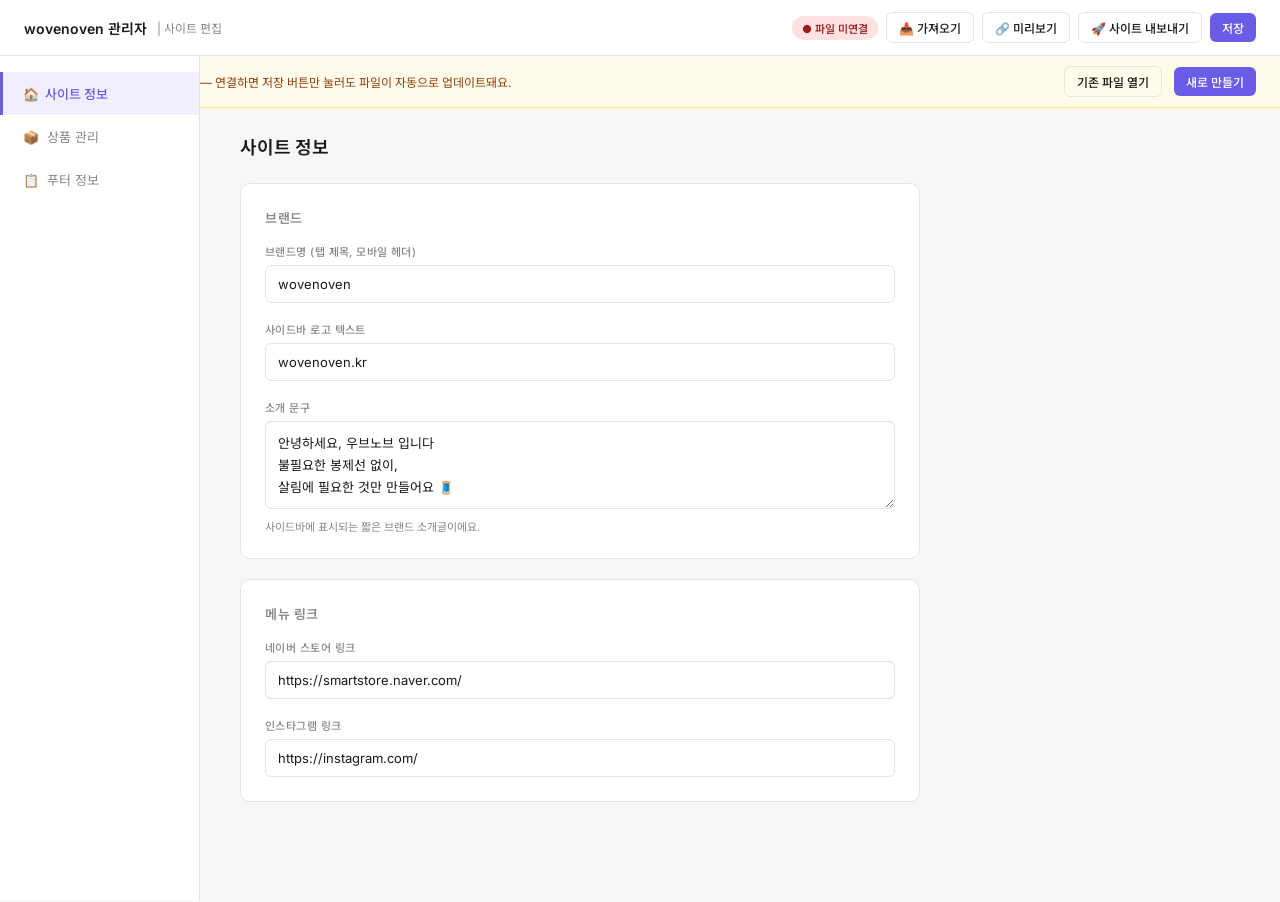
==== admin.html @ c7c761e7 "Add files via upload" ====
<!DOCTYPE html>
<html lang="ko">
<head>
  <meta charset="UTF-8" />
  <meta name="viewport" content="width=device-width, initial-scale=1.0" />
  <title>관리자 — wovenoven</title>
  <link href="https://fonts.googleapis.com/css2?family=Inter:wght@300;400;500;600&family=Noto+Sans+KR:wght@300;400;500&display=swap" rel="stylesheet" />
  <style>
    *, *::before, *::after { box-sizing: border-box; margin: 0; padding: 0; }
    img { display: block; max-width: 100%; }
    a { color: inherit; text-decoration: none; }

    :root {
      --font: 'Inter', 'Noto Sans KR', sans-serif;
      --text: #1a1a1a;
      --muted: #888;
      --border: #e5e5e5;
      --bg: #f7f7f7;
      --white: #fff;
      --accent: #6b5ce7;
      --accent-light: #f0eeff;
      --danger: #ef4444;
      --header-h: 56px;
      --sidebar-w: 200px;
    }

    body { font-family: var(--font); background: var(--bg); color: var(--text); min-height: 100vh; }

    /* ── Header ── */
    .admin-header {
      position: fixed; top: 0; left: 0; right: 0;
      height: var(--header-h);
      background: var(--white);
      border-bottom: 1px solid var(--border);
      display: flex; align-items: center; justify-content: space-between;
      padding: 0 24px; z-index: 100;
    }
    .admin-header-title { font-size: 14px; font-weight: 600; display: flex; align-items: center; gap: 10px; }
    .admin-header-title .sub { font-size: 12px; color: var(--muted); font-weight: 400; }
    .header-actions { display: flex; gap: 8px; align-items: center; }

    /* ── 파일 연결 배너 ── */
    .file-banner {
      position: fixed; top: var(--header-h); left: 0; right: 0;
      background: #fffbeb; border-bottom: 1px solid #fde68a;
      padding: 10px 24px; display: flex; align-items: center; gap: 12px;
      font-size: 12px; color: #92400e; z-index: 90;
    }
    .file-banner.hidden { display: none; }
    .file-banner-text { flex: 1; }
    .file-banner-text strong { font-weight: 600; }

    /* 파일 연결 시 레이아웃 밀기 */
    .layout.has-banner { padding-top: calc(var(--header-h) + 41px); }
    .layout { padding-top: var(--header-h); min-height: 100vh; }

    /* ── 파일 상태 표시 ── */
    .file-status {
      font-size: 11px; padding: 4px 10px; border-radius: 20px;
      display: flex; align-items: center; gap: 5px; font-weight: 500;
    }
    .file-status.connected { background: #dcfce7; color: #166534; }
    .file-status.disconnected { background: #fee2e2; color: #991b1b; }

    /* ── Buttons ── */
    .btn {
      display: inline-flex; align-items: center; gap: 6px;
      padding: 7px 16px; border-radius: 6px;
      font-size: 13px; font-weight: 500; cursor: pointer;
      border: none; font-family: var(--font); transition: all .15s;
    }
    .btn-primary { background: var(--accent); color: white; }
    .btn-primary:hover { background: #5a4dd0; }
    .btn-ghost { background: none; color: var(--text); border: 1px solid var(--border); }
    .btn-ghost:hover { background: var(--bg); }
    .btn-sm { padding: 6px 12px; font-size: 12px; }

    /* ── Layout ── */
    .layout { display: flex; padding-top: var(--header-h); min-height: 100vh; }

    /* ── Sidebar ── */
    .admin-sidebar {
      width: var(--sidebar-w); position: fixed;
      top: var(--header-h); left: 0; bottom: 0;
      background: var(--white); border-right: 1px solid var(--border);
      padding: 16px 0; z-index: 90;
    }
    .nav-item {
      display: flex; align-items: center; gap: 10px;
      padding: 12px 20px; font-size: 13px; cursor: pointer;
      color: var(--muted); transition: all .15s;
      border-left: 3px solid transparent; user-select: none;
    }
    .nav-item:hover { color: var(--text); background: var(--bg); }
    .nav-item.active { color: var(--accent); border-left-color: var(--accent); background: var(--accent-light); font-weight: 500; }

    /* ── Main content ── */
    .admin-main { margin-left: var(--sidebar-w); flex: 1; padding: 36px 40px 80px; max-width: 760px; }

    /* ── Sections ── */
    .section { display: none; }
    .section.active { display: block; }
    .section-title { font-size: 18px; font-weight: 600; margin-bottom: 24px; }

    /* ── Cards ── */
    .form-card {
      background: var(--white); border: 1px solid var(--border);
      border-radius: 10px; padding: 24px; margin-bottom: 20px;
    }
    .form-card-title { font-size: 13px; font-weight: 600; color: var(--muted); text-transform: uppercase; letter-spacing: .04em; margin-bottom: 16px; }

    /* ── Form ── */
    .form-group { margin-bottom: 18px; }
    .form-group:last-child { margin-bottom: 0; }
    .form-label { display: block; font-size: 11px; font-weight: 500; color: var(--muted); margin-bottom: 6px; text-transform: uppercase; letter-spacing: .04em; }
    .form-input, .form-textarea {
      width: 100%; padding: 10px 12px;
      border: 1px solid var(--border); border-radius: 6px;
      font-size: 13px; font-family: var(--font); color: var(--text);
      background: var(--white); transition: border-color .15s;
    }
    .form-input:focus, .form-textarea:focus { outline: none; border-color: var(--accent); }
    .form-textarea { resize: vertical; min-height: 76px; line-height: 1.7; }
    .form-hint { font-size: 11px; color: var(--muted); margin-top: 5px; }
    .form-row { display: grid; grid-template-columns: 1fr 1fr; gap: 14px; }

    /* ── Product list ── */
    .product-list {
      background: var(--white); border: 1px solid var(--border);
      border-radius: 10px; overflow: hidden; margin-bottom: 12px;
    }
    .product-row {
      display: flex; align-items: center; gap: 14px;
      padding: 12px 16px; border-bottom: 1px solid var(--border);
      transition: background .1s;
    }
    .product-row:last-child { border-bottom: none; }
    .product-row:hover { background: #fafafa; }
    .product-thumb {
      width: 50px; height: 50px; border-radius: 6px; flex-shrink: 0;
      object-fit: cover; border: 1px solid var(--border); background: var(--bg);
    }
    .product-thumb-empty {
      width: 50px; height: 50px; border-radius: 6px; flex-shrink: 0;
      border: 1px solid var(--border); background: var(--bg);
      display: flex; align-items: center; justify-content: center; font-size: 20px;
    }
    .product-info { flex: 1; min-width: 0; }
    .product-info-name { font-size: 13px; font-weight: 500; white-space: nowrap; overflow: hidden; text-overflow: ellipsis; }
    .product-info-size { font-size: 11px; color: var(--muted); margin-top: 2px; }
    .product-actions { display: flex; gap: 6px; flex-shrink: 0; }
    .badge-co { display: inline-block; font-size: 10px; background: var(--accent-light); color: var(--accent); padding: 1px 7px; border-radius: 20px; margin-left: 5px; }
    .empty-state { padding: 48px 24px; text-align: center; color: var(--muted); font-size: 13px; line-height: 2; }

    /* ── Product edit panel ── */
    .product-form-panel {
      display: none; background: var(--white);
      border: 2px solid var(--accent); border-radius: 10px;
      padding: 24px; margin-bottom: 12px;
    }
    .product-form-panel.open { display: block; }
    .product-form-header { display: flex; align-items: center; justify-content: space-between; margin-bottom: 20px; }
    .product-form-header h3 { font-size: 15px; font-weight: 600; }

    /* ── Image upload ── */
    .img-upload-wrap { display: flex; align-items: flex-start; gap: 16px; }
    .img-preview {
      width: 88px; height: 88px; border-radius: 8px; flex-shrink: 0;
      border: 1px solid var(--border); background: var(--bg);
      display: flex; align-items: center; justify-content: center;
      font-size: 24px; overflow: hidden;
    }
    .img-preview img { width: 100%; height: 100%; object-fit: cover; }
    .img-upload-info { display: flex; flex-direction: column; gap: 8px; padding-top: 4px; }
    .img-upload-btn {
      display: inline-flex; align-items: center; gap: 6px;
      padding: 8px 14px; border: 1px dashed var(--border); border-radius: 6px;
      font-size: 12px; cursor: pointer; background: var(--bg); color: var(--muted);
      transition: all .15s; font-family: var(--font);
    }
    .img-upload-btn:hover { border-color: var(--accent); color: var(--accent); background: var(--accent-light); }
    input[type="file"] { display: none; }

    /* ── Checkbox ── */
    .check-wrap { display: flex; align-items: center; gap: 8px; cursor: pointer; }
    .check-wrap input[type="checkbox"] { width: 15px; height: 15px; accent-color: var(--accent); cursor: pointer; }
    .check-label { font-size: 13px; }

    /* ── Toast ── */
    .toast {
      position: fixed; bottom: 24px; right: 24px;
      background: #1a1a1a; color: white;
      padding: 10px 18px; border-radius: 8px; font-size: 13px;
      opacity: 0; transform: translateY(8px);
      transition: all .25s; z-index: 999; pointer-events: none;
    }
    .toast.show { opacity: 1; transform: translateY(0); }

    /* ── Excel hint ── */
    .excel-hint {
      background: var(--accent-light); border: 1px solid #d4cef7;
      border-radius: 8px; padding: 12px 16px;
      font-size: 12px; color: #5a4dd0; line-height: 1.7; margin-bottom: 14px;
    }

    /* ── Grid settings bar ── */
    .grid-settings-bar {
      display: flex; align-items: center; gap: 16px; flex-wrap: wrap;
      padding: 10px 14px; background: #fafafa;
      border: 1px solid var(--border); border-radius: 8px; margin-bottom: 14px;
    }
    .grid-setting-group { display: flex; align-items: center; gap: 8px; }
    .grid-setting-label { font-size: 12px; font-weight: 500; white-space: nowrap; }
    .col-btns { display: flex; gap: 4px; }
    .col-btn {
      padding: 3px 11px; border: 1px solid var(--border); border-radius: 4px;
      background: var(--white); font-size: 11px; font-family: var(--font);
      cursor: pointer; color: var(--muted); transition: all .15s;
    }
    .col-btn:hover { border-color: var(--accent); color: var(--accent); }
    .col-btn.active { background: var(--accent); border-color: var(--accent); color: #fff; font-weight: 500; }
    /* ── Admin product grid ── */
    .admin-grid-wrap {
      border: 1px solid var(--border); border-radius: 10px;
      padding: 16px; background: #fafafa; min-height: 140px; margin-bottom: 12px;
    }
    .admin-grid {
      display: grid;
      grid-template-columns: repeat(3, 1fr);
      gap: 12px;
    }
    .admin-card {
      background: var(--white); border: 1.5px solid var(--border);
      border-radius: 8px; overflow: hidden;
      cursor: grab; position: relative; transition: box-shadow .2s, opacity .2s;
      user-select: none;
    }
    .admin-card:active { cursor: grabbing; }
    .admin-card.dragging { opacity: .35; box-shadow: none; }
    .admin-card.drag-over { border-color: var(--accent); box-shadow: 0 0 0 2px rgba(107,92,231,.25); }
    .admin-card-img-wrap {
      position: relative; width: 100%; aspect-ratio: 1/1;
      background: #efefef; overflow: hidden;
    }
    .admin-card-img-wrap img { width: 100%; height: 100%; object-fit: cover; }
    .admin-card-img-empty {
      width: 100%; height: 100%;
      display: flex; align-items: center; justify-content: center;
      color: #ccc; font-size: 32px;
    }
    .admin-card-actions {
      position: absolute; inset: 0;
      background: rgba(0,0,0,.45);
      display: flex; align-items: center; justify-content: center; gap: 7px;
      opacity: 0; transition: opacity .2s;
    }
    .admin-card:hover .admin-card-actions { opacity: 1; }
    .admin-card-actions button {
      padding: 5px 13px; border-radius: 5px; border: none;
      font-size: 11px; cursor: pointer; font-family: var(--font); font-weight: 500;
    }
    .btn-edit-card { background: #fff; color: var(--text); }
    .btn-del-card  { background: #e74c3c; color: #fff; }
    .admin-card-drag-handle {
      position: absolute; top: 5px; right: 5px;
      background: rgba(0,0,0,.28); color: #fff;
      border-radius: 4px; padding: 2px 5px; font-size: 13px;
      opacity: 0; transition: opacity .2s; line-height: 1; cursor: grab;
    }
    .admin-card:hover .admin-card-drag-handle { opacity: 1; }
    .admin-card-info { padding: 8px 10px 10px; }
    .admin-card-name { font-size: 12px; font-weight: 400; line-height: 1.4; }
    .admin-card-sub  { font-size: 10px; color: var(--muted); margin-top: 1px; }
    .admin-card-badge {
      display: inline-block; font-size: 9px; background: var(--accent); color: #fff;
      padding: 1px 7px; border-radius: 10px; margin-top: 4px;
    }
    /* ── Card edit modal ── */
    .card-edit-overlay {
      display: none; position: fixed; inset: 0;
      background: rgba(0,0,0,.35); z-index: 400;
    }
    .card-edit-overlay.show { display: block; }
    .card-edit-modal {
      display: none; position: fixed;
      top: 50%; left: 50%; transform: translate(-50%,-50%);
      background: var(--white); border-radius: 12px; padding: 24px;
      width: 440px; max-width: 92vw; z-index: 401;
      box-shadow: 0 20px 60px rgba(0,0,0,.15);
    }
    .card-edit-modal.show { display: block; }
    .card-edit-modal h3 { font-size: 15px; font-weight: 600; margin-bottom: 16px; }
    .table-footer { display: flex; gap: 8px; margin-top: 4px; align-items: center; }

    /* ── Paste Modal ── */
    .paste-overlay {
      display: none; position: fixed; inset: 0;
      background: rgba(0,0,0,.35); z-index: 300;
    }
    .paste-overlay.show { display: block; }
    .paste-modal {
      display: none; position: fixed;
      top: 50%; left: 50%; transform: translate(-50%,-50%);
      background: var(--white); border-radius: 12px; padding: 24px;
      width: 700px; max-width: 95vw; z-index: 301;
      box-shadow: 0 20px 60px rgba(0,0,0,.15);
    }
    .paste-modal.show { display: block; }
    .paste-modal h3 { font-size: 15px; font-weight: 600; margin-bottom: 6px; }
    .paste-col-guide {
      display: flex; gap: 0; margin-bottom: 0;
      border: 1px solid #c6c6c6; border-bottom: none; border-radius: 4px 4px 0 0; overflow: hidden;
    }
    .paste-col-guide span {
      flex: 1; padding: 4px 8px; background: #217346; color: #fff;
      font-size: 11px; font-weight: 500; border-right: 1px solid #1a5c38; white-space: nowrap;
    }
    .paste-col-guide span:last-child { border-right: none; }
    .paste-textarea {
      width: 100%; border: 1px solid #c6c6c6; border-radius: 0 0 4px 4px;
      padding: 10px 12px; font-family: monospace; font-size: 11px;
      resize: vertical; min-height: 90px; display: block;
    }
    .paste-textarea:focus { outline: none; border-color: var(--accent); }
    .paste-multi-hint { font-size: 11px; color: var(--muted); margin-top: 8px; }
    .paste-mode-btns {
      display: flex; gap: 8px; justify-content: flex-end; margin-top: 12px; align-items: center;
    }
    .paste-btn-add { color: var(--accent) !important; border-color: var(--accent) !important; }
    /* 미리보기 테이블 */
    .paste-preview-header { display: flex; align-items: center; gap: 10px; margin-bottom: 8px; }
    .paste-preview-count {
      font-size: 12px; color: var(--white); background: var(--accent);
      padding: 2px 10px; border-radius: 20px;
    }
    .paste-preview-wrap {
      overflow: auto; max-height: 280px;
      border: 1px solid #c6c6c6; border-radius: 3px;
    }
    .paste-preview-table { width: 100%; border-collapse: collapse; font-size: 11px; white-space: nowrap; }
    .paste-preview-table th {
      background: #217346; color: #fff; padding: 5px 10px;
      border: 1px solid #1a5c38; font-weight: 500; text-align: left; position: sticky; top: 0;
    }
    .paste-preview-table td {
      padding: 4px 10px; border: 1px solid #d4d4d4;
      max-width: 220px; overflow: hidden; text-overflow: ellipsis;
    }
    .paste-preview-table tbody tr:nth-child(odd) td { background: #fff; }
    .paste-preview-table tbody tr:nth-child(even) td { background: #f2f2f2; }
    .paste-preview-table tbody tr:hover td { background: #dce9ff; }
    .paste-preview-table td.url-cell { color: #1155cc; }
  </style>
</head>
<body>

<!-- ════ HEADER ════ -->
<header class="admin-header">
  <div class="admin-header-title">
    wovenoven 관리자
    <span class="sub">| 사이트 편집</span>
  </div>
  <div class="header-actions">
    <span class="file-status disconnected" id="fileStatus">● 파일 미연결</span>
    <button class="btn btn-ghost btn-sm" onclick="importData()">📥 가져오기</button>
    <a href="index.html" target="_blank" class="btn btn-ghost btn-sm">🔗 미리보기</a>
    <button class="btn btn-ghost btn-sm" onclick="exportSiteData()" title="Netlify 업로드용 data.json 저장">🚀 사이트 내보내기</button>
    <button class="btn btn-primary btn-sm" onclick="saveAll()">저장</button>
  </div>
</header>

<!-- 파일 미연결 안내 배너 -->
<div class="file-banner" id="fileBanner">
  <div class="file-banner-text">
    <strong>📂 projectw 파일을 연결해주세요</strong> — 연결하면 저장 버튼만 눌러도 파일이 자동으로 업데이트돼요.
  </div>
  <button class="btn btn-ghost btn-sm" onclick="openExistingFile()">기존 파일 열기</button>
  <button class="btn btn-primary btn-sm" onclick="createNewFile()">새로 만들기</button>
</div>

<input type="file" id="importFileInput" accept="*" style="display:none" onchange="handleImport(event)" />

<!-- ════ LAYOUT ════ -->
<div class="layout has-banner" id="layout">

  <!-- Sidebar -->
  <aside class="admin-sidebar">
    <div class="nav-item active" data-tab="site" onclick="switchTab(this, 'site')">🏠&nbsp; 사이트 정보</div>
    <div class="nav-item" data-tab="products" onclick="switchTab(this, 'products')">📦&nbsp; 상품 관리</div>
    <div class="nav-item" data-tab="footer" onclick="switchTab(this, 'footer')">📋&nbsp; 푸터 정보</div>
  </aside>

  <!-- Main -->
  <main class="admin-main">

    <!-- ── Tab: 사이트 정보 ── -->
    <section class="section active" id="tab-site">
      <h1 class="section-title">사이트 정보</h1>

      <div class="form-card">
        <p class="form-card-title">브랜드</p>
        <div class="form-group">
          <label class="form-label">브랜드명 (탭 제목, 모바일 헤더)</label>
          <input type="text" class="form-input" id="brandName" placeholder="wovenoven" />
        </div>
        <div class="form-group">
          <label class="form-label">사이드바 로고 텍스트</label>
          <input type="text" class="form-input" id="logoText" placeholder="wovenoven.kr" />
        </div>
        <div class="form-group">
          <label class="form-label">소개 문구</label>
          <textarea class="form-textarea" id="tagline" rows="3" placeholder="안녕하세요, 우브노브 입니다&#10;불필요한 봉제선 없이,&#10;살림에 필요한 것만 만들어요"></textarea>
          <p class="form-hint">사이드바에 표시되는 짧은 브랜드 소개글이에요.</p>
        </div>
      </div>

      <div class="form-card">
        <p class="form-card-title">메뉴 링크</p>
        <div class="form-group">
          <label class="form-label">네이버 스토어 링크</label>
          <input type="url" class="form-input" id="naverStoreUrl" placeholder="https://smartstore.naver.com/..." />
        </div>
        <div class="form-group">
          <label class="form-label">인스타그램 링크</label>
          <input type="url" class="form-input" id="instagramUrl" placeholder="https://instagram.com/..." />
        </div>
      </div>
    </section>

    <!-- ── Tab: 상품 관리 ── -->
    <section class="section" id="tab-products">
      <h1 class="section-title">상품 관리</h1>

      <div class="excel-hint">
        <strong>📋 엑셀 붙여넣기</strong> — 엑셀에서 셀 복사(Ctrl+C) 후 이 화면에서 <strong>Ctrl+V</strong>하면 바로 적용돼요<br>
        <span style="opacity:.8">열 순서: <strong>상품URL · 상품명 · 영문명 · 상품소개</strong> &nbsp;|&nbsp; 이미지는 영문명과 같은 파일명을 images 폴더에 넣으면 자동 연결</span>
      </div>

      <!-- 열 수 설정 -->
      <div class="grid-settings-bar">
        <div class="grid-setting-group">
          <span class="grid-setting-label">💻 웹 열 수</span>
          <div class="col-btns" id="desktopColBtns">
            <button class="col-btn" data-val="2">2열</button>
            <button class="col-btn active" data-val="3">3열</button>
            <button class="col-btn" data-val="4">4열</button>
            <button class="col-btn" data-val="5">5열</button>
          </div>
        </div>
        <div class="grid-setting-group">
          <span class="grid-setting-label">📱 모바일 열 수</span>
          <div class="col-btns" id="mobileColBtns">
            <button class="col-btn" data-val="1">1열</button>
            <button class="col-btn active" data-val="2">2열</button>
            <button class="col-btn" data-val="3">3열</button>
          </div>
        </div>
        <button class="btn btn-ghost btn-sm" onclick="saveGridSettings()" style="margin-left:auto;white-space:nowrap">열 설정 저장</button>
      </div>

      <!-- 미리보기 그리드 -->
      <div class="admin-grid-wrap">
        <div class="admin-grid" id="adminGrid"></div>
      </div>

      <div class="table-footer">
        <button class="btn btn-ghost btn-sm" onclick="addProductCard()">＋ 상품 추가</button>
        <button class="btn btn-ghost btn-sm" onclick="importFromExcel()">📋 엑셀 붙여넣기</button>
        <button class="btn btn-ghost btn-sm" onclick="deleteAllProducts()" style="color:#e55;border-color:#e55">🗑 전체 삭제</button>
        <button class="btn btn-primary btn-sm" onclick="saveProducts()" style="margin-left:auto">저장</button>
      </div>
    </section>

    <!-- ── Tab: 푸터 정보 ── -->
    <section class="section" id="tab-footer">
      <h1 class="section-title">푸터 정보</h1>

      <div class="form-card">
        <p class="form-card-title">표시 여부</p>
        <div class="form-group" style="margin-bottom:0">
          <label class="check-wrap">
            <input type="checkbox" id="fVisible" checked />
            <span class="check-label">사이트에 푸터 표시하기</span>
          </label>
          <p class="form-hint" style="margin-top:8px">체크 해제 시 사이트 하단에 푸터가 숨겨집니다.</p>
        </div>
      </div>

      <div class="form-card">
        <p class="form-card-title">Business Information</p>
        <div class="form-row">
          <div class="form-group">
            <label class="form-label">Company</label>
            <input type="text" class="form-input" id="fCompany" placeholder="wovenoven" />
          </div>
          <div class="form-group">
            <label class="form-label">Owner</label>
            <input type="text" class="form-input" id="fCeo" placeholder="Soyoung Um" />
          </div>
        </div>
        <div class="form-row">
          <div class="form-group">
            <label class="form-label">Tel</label>
            <input type="text" class="form-input" id="fPhone" placeholder="+82-10-0000-0000" />
          </div>
          <div class="form-group">
            <label class="form-label">Mail</label>
            <input type="email" class="form-input" id="fEmail" placeholder="email@example.com" />
          </div>
        </div>
        <div class="form-group">
          <label class="form-label">Address</label>
          <input type="text" class="form-input" id="fAddress" placeholder="2F, 8, Bono-ro 4-gil, Ansan-si, Gyeonggi-do" />
        </div>
        <div class="form-group">
          <label class="form-label">Business Registration No.</label>
          <input type="text" class="form-input" id="fBizNum" placeholder="000-00-00000" />
        </div>
      </div>
    </section>

  </main>
</div>

<!-- Toast -->
<div class="toast" id="toast"></div>

<!-- Card Edit Modal -->
<div class="card-edit-overlay" id="cardEditOverlay" onclick="closeCardEdit()"></div>
<div class="card-edit-modal" id="cardEditModal">
  <h3 id="cardEditTitle">상품 수정</h3>
  <div class="form-group">
    <label class="form-label">상품명 (한국어)</label>
    <input type="text" class="form-input" id="editName" placeholder="포리 커튼">
  </div>
  <div class="form-group">
    <label class="form-label">영문명 <span style="font-weight:300;font-size:11px;color:var(--muted)">(이미지 파일명과 동일하게)</span></label>
    <input type="text" class="form-input" id="editEnglishName" placeholder="Fori Curtain">
  </div>
  <div class="form-group">
    <label class="form-label">상품URL (네이버 스토어)</label>
    <input type="url" class="form-input" id="editNaverUrl" placeholder="https://smartstore.naver.com/...">
  </div>
  <div class="form-group">
    <label class="form-label">상품소개 <span style="font-weight:300;font-size:11px;color:var(--muted)">(짧은 한 줄 설명)</span></label>
    <input type="text" class="form-input" id="editDescription" placeholder="예: 사랑스럽고 실용적인 양면 스폰지">
  </div>
  <div class="form-group" style="display:flex;align-items:center;gap:8px;margin-bottom:0">
    <input type="checkbox" id="editCustomOrder" style="accent-color:var(--accent);width:15px;height:15px">
    <label for="editCustomOrder" class="form-label" style="margin:0;cursor:pointer">주문제작 상품</label>
  </div>
  <div style="display:flex;gap:8px;justify-content:flex-end;margin-top:20px">
    <button class="btn btn-ghost" onclick="closeCardEdit()">취소</button>
    <button class="btn btn-primary" onclick="saveCardEdit()">저장</button>
  </div>
</div>

<!-- Paste Modal -->
<div class="paste-overlay" id="pasteOverlay" onclick="closePasteModal()"></div>
<div class="paste-modal" id="pasteModal">

  <!-- Step 1: 붙여넣기 영역 -->
  <div id="pasteStep1">
    <h3>📋 엑셀 붙여넣기</h3>
    <p class="form-hint" style="margin-bottom:10px">엑셀에서 셀 선택 후 <strong>Ctrl+C</strong> → 아래 영역 클릭 → <strong>Ctrl+V</strong></p>
    <div class="paste-col-guide">
      <span>A&nbsp;상품URL</span><span>B&nbsp;상품명</span><span>C&nbsp;영문명</span><span>D&nbsp;상품소개</span>
    </div>
    <textarea id="pasteTextarea" class="paste-textarea" placeholder="여기를 클릭 후 Ctrl+V"></textarea>
    <p class="paste-multi-hint">💡 여러 상품은 엑셀에서 여러 행을 선택해 복사하면 한번에 가져와요</p>
    <div style="text-align:right; margin-top:8px">
      <button class="btn btn-ghost" onclick="closePasteModal()">취소</button>
    </div>
  </div>

  <!-- Step 2: 미리보기 -->
  <div id="pasteStep2" style="display:none">
    <div class="paste-preview-header">
      <h3>📋 붙여넣기 미리보기</h3>
      <span id="pastePreviewInfo" class="paste-preview-count"></span>
    </div>
    <div class="paste-preview-wrap">
      <table class="paste-preview-table" id="pastePreviewTable"></table>
    </div>
    <div class="paste-mode-btns">
      <button class="btn btn-ghost btn-sm" onclick="backToPasteStep1()">← 다시</button>
      <button class="btn btn-ghost btn-sm" onclick="closePasteModal()">취소</button>
      <button class="btn btn-ghost btn-sm paste-btn-add" onclick="applyPasteData('add')" title="기존 상품 유지하고 새 상품 추가">＋ 추가</button>
      <button class="btn btn-primary btn-sm" onclick="applyPasteData('replace')" title="기존 상품 삭제 후 새 목록으로 교체">교체</button>
    </div>
  </div>

</div>

<script>
// ═══════════════════════════════════════════════════
//  기본 데이터
// ═══════════════════════════════════════════════════
const STORAGE_KEY = 'wovenoven_data';

const DEFAULTS = {
  settings: {
    brandName: 'wovenoven',
    logoText: 'wovenoven.kr',
    tagline: '안녕하세요, 우브노브 입니다\n불필요한 봉제선 없이,\n살림에 필요한 것만 만들어요 🧵',
    naverStoreUrl: 'https://smartstore.naver.com/',
    instagramUrl: 'https://instagram.com/',
  },
  footer: {
    visible: true,
    company: 'wovenoven', ceo: 'Soyoung Um',
    phone: '+82-10-3059-2348', email: 'wovenoven@gmail.com',
    address: '2F, 8, Bono-ro 4-gil, Ansan-si, Gyeonggi-do', businessNumber: '661-19-02348',
  },
  products: [
    { id: 1, name: '포리 커튼', englishName: 'Fori Curtain',    description: '', naverUrl: 'https://smartstore.naver.com/', customOrder: true  },
    { id: 2, name: '소리 코스터', englishName: 'Sori Coaster', description: '', naverUrl: 'https://smartstore.naver.com/', customOrder: false },
    { id: 3, name: '하트 스폰지', englishName: 'Heart Sponge', description: '', naverUrl: 'https://smartstore.naver.com/', customOrder: false },
  ],
};

// ─── 데이터 로드 ───
let appData = JSON.parse(JSON.stringify(DEFAULTS));
try {
  const stored = localStorage.getItem(STORAGE_KEY);
  if (stored) appData = JSON.parse(stored);
} catch (e) {}

let editingId = null;
let fileHandle = null; // 연결된 파일 핸들

window.addEventListener('DOMContentLoaded', () => {
  fillForms();
  renderProductGrid();

  // 열 수 버튼
  document.getElementById('desktopColBtns').addEventListener('click', function(e) {
    const btn = e.target.closest('.col-btn');
    if (!btn) return;
    const val = parseInt(btn.dataset.val);
    if (!appData.settings) appData.settings = {};
    appData.settings.gridColsDesktop = val;
    document.getElementById('adminGrid').style.gridTemplateColumns = `repeat(${val}, 1fr)`;
    this.querySelectorAll('.col-btn').forEach(b => b.classList.toggle('active', parseInt(b.dataset.val) === val));
  });
  document.getElementById('mobileColBtns').addEventListener('click', function(e) {
    const btn = e.target.closest('.col-btn');
    if (!btn) return;
    const val = parseInt(btn.dataset.val);
    if (!appData.settings) appData.settings = {};
    appData.settings.gridColsMobile = val;
    this.querySelectorAll('.col-btn').forEach(b => b.classList.toggle('active', parseInt(b.dataset.val) === val));
  });

  // 카드 수정 모달 — Enter 키로 저장
  document.getElementById('cardEditModal').addEventListener('keydown', function(e) {
    if (e.key === 'Enter' && !e.shiftKey) { e.preventDefault(); saveCardEdit(); }
    if (e.key === 'Escape') closeCardEdit();
  });

  // 붙여넣기 모달 textarea
  document.getElementById('pasteTextarea').addEventListener('paste', function() {
    setTimeout(() => { if (this.value.trim()) handleModalPaste(this.value); }, 30);
  });
});

// ═══════════════════════════════════════════════════
//  파일 연결 (File System Access API)
// ═══════════════════════════════════════════════════
async function openExistingFile() {
  if (!window.showOpenFilePicker) { showToast('이 브라우저는 지원 안 해요. Chrome/Edge를 써주세요.'); return; }
  try {
    const [handle] = await window.showOpenFilePicker({ excludeAcceptAllOption: false });
    fileHandle = handle;
    const file = await handle.getFile();
    const text = await file.text();
    try {
      appData = JSON.parse(text);
      localStorage.setItem(STORAGE_KEY, JSON.stringify(appData));
      fillForms();
      renderProductTable();
    } catch { showToast('파일 형식이 맞지 않아요.'); return; }
    setFileConnected(handle.name);
    showToast('연결됐어요 ✓ 이제 저장 버튼만 누르면 돼요');
  } catch (e) { if (e.name !== 'AbortError') showToast('파일을 열 수 없어요'); }
}

async function createNewFile() {
  if (!window.showSaveFilePicker) { showToast('이 브라우저는 지원 안 해요. Chrome/Edge를 써주세요.'); return; }
  try {
    fileHandle = await window.showSaveFilePicker({ suggestedName: 'projectw' });
    await writeToFile();
    setFileConnected(fileHandle.name);
    showToast('만들었어요 ✓ 이제 저장 버튼만 누르면 돼요');
  } catch (e) { if (e.name !== 'AbortError') showToast('파일을 만들 수 없어요'); }
}

async function writeToFile() {
  if (!fileHandle) return;
  try {
    const writable = await fileHandle.createWritable();
    await writable.write(JSON.stringify(appData, null, 2));
    await writable.close();
  } catch { showToast('파일 쓰기 실패. 파일을 다시 연결해주세요.'); fileHandle = null; updateFileStatus(); }
}

function setFileConnected(name) {
  document.getElementById('fileStatus').textContent = '● ' + name;
  document.getElementById('fileStatus').className = 'file-status connected';
  document.getElementById('fileBanner').classList.add('hidden');
  document.getElementById('layout').classList.remove('has-banner');
}

function updateFileStatus() {
  if (!fileHandle) {
    document.getElementById('fileStatus').textContent = '● 파일 미연결';
    document.getElementById('fileStatus').className = 'file-status disconnected';
    document.getElementById('fileBanner').classList.remove('hidden');
    document.getElementById('layout').classList.add('has-banner');
  }
}

// ═══════════════════════════════════════════════════
//  탭 전환
// ═══════════════════════════════════════════════════
function switchTab(el, tab) {
  document.querySelectorAll('.nav-item').forEach(n => n.classList.remove('active'));
  document.querySelectorAll('.section').forEach(s => s.classList.remove('active'));
  el.classList.add('active');
  document.getElementById('tab-' + tab).classList.add('active');
}

// ═══════════════════════════════════════════════════
//  폼 값 채우기
// ═══════════════════════════════════════════════════
function fillForms() {
  const s = appData.settings;
  document.getElementById('brandName').value    = s.brandName    || '';
  document.getElementById('logoText').value     = s.logoText     || '';
  document.getElementById('tagline').value      = s.tagline      || '';
  document.getElementById('naverStoreUrl').value= s.naverStoreUrl|| '';
  document.getElementById('instagramUrl').value = s.instagramUrl || '';

  const f = appData.footer;
  document.getElementById('fVisible').checked = f.visible !== false;
  document.getElementById('fCompany').value = f.company        || '';
  document.getElementById('fCeo').value     = f.ceo            || '';
  document.getElementById('fPhone').value   = f.phone          || '';
  document.getElementById('fEmail').value   = f.email          || '';
  document.getElementById('fAddress').value = f.address        || '';
  document.getElementById('fBizNum').value  = f.businessNumber || '';
}

// ═══════════════════════════════════════════════════
//  전체 저장
// ═══════════════════════════════════════════════════
async function saveAll() {
  appData.settings = {
    brandName:     document.getElementById('brandName').value.trim(),
    logoText:      document.getElementById('logoText').value.trim(),
    tagline:       document.getElementById('tagline').value,
    naverStoreUrl: document.getElementById('naverStoreUrl').value.trim(),
    instagramUrl:  document.getElementById('instagramUrl').value.trim(),
    gridColsDesktop: appData.settings?.gridColsDesktop || 3,
    gridColsMobile:  appData.settings?.gridColsMobile  || 2,
  };
  appData.footer = {
    visible:        document.getElementById('fVisible').checked,
    company:        document.getElementById('fCompany').value.trim(),
    ceo:            document.getElementById('fCeo').value.trim(),
    phone:          document.getElementById('fPhone').value.trim(),
    email:          document.getElementById('fEmail').value.trim(),
    address:        document.getElementById('fAddress').value.trim(),
    businessNumber: document.getElementById('fBizNum').value.trim(),
  };
  localStorage.setItem(STORAGE_KEY, JSON.stringify(appData));

  if (fileHandle) {
    await writeToFile();
    showToast('저장됐어요 ✓  (파일 자동 업데이트)');
  } else {
    showToast('저장됐어요 — 파일을 연결하면 자동 저장돼요');
  }
}

// ═══════════════════════════════════════════════════
//  상품 그리드 렌더링 (미리보기)
// ═══════════════════════════════════════════════════

function renderProductGrid() {
  const grid = document.getElementById('adminGrid');
  const cols = appData.settings?.gridColsDesktop || 3;
  grid.style.gridTemplateColumns = `repeat(${cols}, 1fr)`;

  grid.innerHTML = '';

  if (!appData.products.length) {
    grid.innerHTML = '<div style="grid-column:1/-1;padding:48px 20px;text-align:center;color:var(--muted)">상품이 없어요.<br>＋ 상품 추가 또는 엑셀 붙여넣기로 추가하세요.</div>';
    return;
  }

  appData.products.forEach(p => {
    const card = document.createElement('div');
    card.className = 'admin-card';
    card.draggable = true;
    card.dataset.id = p.id;

    const imgWrap = document.createElement('div');
    imgWrap.className = 'admin-card-img-wrap';

    if (p.englishName) {
      const img = document.createElement('img');
      img.dataset.name = p.englishName;
      img.dataset.extIdx = '0';
      img.src = `images/${p.englishName}.jpg`;
      img.onerror = function() { tryNextImgExt(this); };
      imgWrap.appendChild(img);
    } else {
      imgWrap.innerHTML = '<div class="admin-card-img-empty">🖼️</div>';
    }

    imgWrap.innerHTML += `
      <div class="admin-card-actions">
        <button class="btn-edit-card" onclick="event.stopPropagation();openCardEdit(${p.id})">수정</button>
        <button class="btn-del-card"  onclick="event.stopPropagation();deleteProductRow(${p.id})">삭제</button>
      </div>
      <div class="admin-card-drag-handle">⠿</div>`;
    card.appendChild(imgWrap);

    card.innerHTML += `
      <div class="admin-card-info">
        <p class="admin-card-name">${p.name || '<span style="color:var(--muted)">(상품명 없음)</span>'}</p>
        <p class="admin-card-sub">${p.englishName || ''}</p>
        ${p.customOrder ? '<span class="admin-card-badge">주문제작</span>' : ''}
      </div>`;

    grid.appendChild(card);
  });

  setupDragDrop();
  updateColBtns();
}

function tryNextImgExt(img) {
  const exts = ['png', 'webp', 'jpeg', 'gif'];
  const idx = parseInt(img.dataset.extIdx || '0');
  if (img.dataset.name && idx < exts.length) {
    img.dataset.extIdx = idx + 1;
    img.src = `images/${img.dataset.name}.${exts[idx]}`;
  } else {
    img.style.display = 'none';
  }
}

// ═══════════════════════════════════════════════════
//  드래그 앤 드롭
// ═══════════════════════════════════════════════════
let _dragSrcId = null;

function setupDragDrop() {
  const grid = document.getElementById('adminGrid');
  // 기존 리스너 제거 후 재등록
  const fresh = grid.cloneNode(false);
  while (grid.firstChild) fresh.appendChild(grid.firstChild);
  grid.parentNode.replaceChild(fresh, grid);

  fresh.addEventListener('dragstart', function(e) {
    const card = e.target.closest('.admin-card');
    if (!card) return;
    _dragSrcId = parseInt(card.dataset.id);
    e.dataTransfer.effectAllowed = 'move';
    setTimeout(() => card.classList.add('dragging'), 0);
  });
  fresh.addEventListener('dragend', function() {
    fresh.querySelectorAll('.admin-card').forEach(c => c.classList.remove('dragging', 'drag-over'));
    _dragSrcId = null;
  });
  fresh.addEventListener('dragover', function(e) {
    e.preventDefault();
    const card = e.target.closest('.admin-card');
    if (!card || parseInt(card.dataset.id) === _dragSrcId) return;
    fresh.querySelectorAll('.admin-card').forEach(c => c.classList.remove('drag-over'));
    card.classList.add('drag-over');
  });
  fresh.addEventListener('drop', function(e) {
    e.preventDefault();
    const card = e.target.closest('.admin-card');
    if (!card || !_dragSrcId) return;
    const dropId = parseInt(card.dataset.id);
    if (dropId === _dragSrcId) return;

    const si = appData.products.findIndex(p => p.id === _dragSrcId);
    const di = appData.products.findIndex(p => p.id === dropId);
    if (si === -1 || di === -1) return;

    const [moved] = appData.products.splice(si, 1);
    appData.products.splice(di, 0, moved);

    localStorage.setItem(STORAGE_KEY, JSON.stringify(appData));
    if (fileHandle) writeToFile();
    renderProductGrid();
    showToast('순서가 변경됐어요 ✓');
  });
}

// ═══════════════════════════════════════════════════
//  카드 수정 모달
// ═══════════════════════════════════════════════════
let _editingCardId = null;

function openCardEdit(id) {
  _editingCardId = id;
  const p = appData.products.find(x => x.id === id);
  if (!p) return;
  document.getElementById('cardEditTitle').textContent = p.name ? `"${p.name}" 수정` : '상품 추가';
  document.getElementById('editName').value        = p.name        || '';
  document.getElementById('editEnglishName').value = p.englishName || '';
  document.getElementById('editNaverUrl').value    = p.naverUrl    || '';
  document.getElementById('editDescription').value = p.description || '';
  document.getElementById('editCustomOrder').checked = !!p.customOrder;
  document.getElementById('cardEditModal').classList.add('show');
  document.getElementById('cardEditOverlay').classList.add('show');
  setTimeout(() => document.getElementById('editName').focus(), 50);
}

function closeCardEdit() {
  document.getElementById('cardEditModal').classList.remove('show');
  document.getElementById('cardEditOverlay').classList.remove('show');
  _editingCardId = null;
}

async function saveCardEdit() {
  const idx = appData.products.findIndex(p => p.id === _editingCardId);
  if (idx === -1) return;
  appData.products[idx] = {
    ...appData.products[idx],
    name:        document.getElementById('editName').value.trim(),
    englishName: document.getElementById('editEnglishName').value.trim(),
    naverUrl:    document.getElementById('editNaverUrl').value.trim(),
    description: document.getElementById('editDescription').value.trim(),
    customOrder: document.getElementById('editCustomOrder').checked,
  };
  localStorage.setItem(STORAGE_KEY, JSON.stringify(appData));
  if (fileHandle) await writeToFile();
  renderProductGrid();
  closeCardEdit();
  showToast('수정됐어요 ✓');
}

// ═══════════════════════════════════════════════════
//  상품 추가 / 삭제 / 저장
// ═══════════════════════════════════════════════════
function addProductCard() {
  const newP = { id: Date.now(), name: '', englishName: '', naverUrl: '', description: '', customOrder: false };
  appData.products.push(newP);
  renderProductGrid();
  openCardEdit(newP.id);
}

async function deleteAllProducts() {
  if (!appData.products.length) { showToast('삭제할 상품이 없어요'); return; }
  if (!confirm(`상품 ${appData.products.length}개를 모두 삭제할까요?\n이 작업은 되돌릴 수 없어요.`)) return;
  appData.products = [];
  localStorage.setItem(STORAGE_KEY, JSON.stringify(appData));
  if (fileHandle) await writeToFile();
  renderProductGrid();
  showToast('전체 삭제됐어요');
}

async function deleteProductRow(id) {
  const p = appData.products.find(x => x.id === id);
  if (!confirm(`"${p?.name || '이 상품'}"을 삭제할까요?`)) return;
  appData.products = appData.products.filter(x => x.id !== id);
  localStorage.setItem(STORAGE_KEY, JSON.stringify(appData));
  if (fileHandle) await writeToFile();
  renderProductGrid();
  showToast('삭제됐어요');
}

async function saveProducts() {
  localStorage.setItem(STORAGE_KEY, JSON.stringify(appData));
  if (fileHandle) await writeToFile();
  showToast('저장됐어요 ✓');
}

// ═══════════════════════════════════════════════════
//  열 수 설정
// ═══════════════════════════════════════════════════
function updateColBtns() {
  const dc = appData.settings?.gridColsDesktop || 3;
  const mc = appData.settings?.gridColsMobile  || 2;
  document.querySelectorAll('#desktopColBtns .col-btn').forEach(b => b.classList.toggle('active', parseInt(b.dataset.val) === dc));
  document.querySelectorAll('#mobileColBtns .col-btn').forEach(b => b.classList.toggle('active', parseInt(b.dataset.val) === mc));
}

async function saveGridSettings() {
  localStorage.setItem(STORAGE_KEY, JSON.stringify(appData));
  if (fileHandle) await writeToFile();
  showToast('열 설정이 저장됐어요 ✓');
}

// ═══════════════════════════════════════════════════
//  엑셀 붙여넣기
// ═══════════════════════════════════════════════════
let _pendingPasteProducts = [];

function importFromExcel() {
  showPasteModal();
}

function showPasteModal() {
  document.getElementById('pasteModal').classList.add('show');
  document.getElementById('pasteOverlay').classList.add('show');
  document.getElementById('pasteStep1').style.display = '';
  document.getElementById('pasteStep2').style.display = 'none';
  document.getElementById('pasteTextarea').value = '';
  _pendingPasteProducts = [];
  setTimeout(() => document.getElementById('pasteTextarea').focus(), 50);
}

function closePasteModal() {
  document.getElementById('pasteModal').classList.remove('show');
  document.getElementById('pasteOverlay').classList.remove('show');
}

function backToPasteStep1() {
  document.getElementById('pasteStep1').style.display = '';
  document.getElementById('pasteStep2').style.display = 'none';
  document.getElementById('pasteTextarea').value = '';
  _pendingPasteProducts = [];
  setTimeout(() => document.getElementById('pasteTextarea').focus(), 50);
}

function handleModalPaste(text) {
  const products = parseTSV(text);
  if (!products.length) {
    showToast('인식된 상품이 없어요. 열 순서(상품URL·상품명·영문명·상품소개)를 확인해 주세요');
    return;
  }
  _pendingPasteProducts = products;

  // 미리보기 테이블 렌더링
  const tbl = document.getElementById('pastePreviewTable');
  const cols = ['상품URL', '상품명', '영문명', '상품소개'];
  let html = `<thead><tr>${cols.map(c => `<th>${c}</th>`).join('')}</tr></thead><tbody>`;
  products.forEach(p => {
    const url = p.naverUrl ? `<a href="${p.naverUrl}" target="_blank" title="${p.naverUrl}">${p.naverUrl.replace('https://','')}</a>` : '—';
    html += `<tr>
      <td class="url-cell" style="max-width:240px">${url}</td>
      <td>${p.name || '—'}</td>
      <td>${p.englishName || '—'}</td>
      <td>${p.description || '—'}</td>
    </tr>`;
  });
  html += '</tbody>';
  tbl.innerHTML = html;

  document.getElementById('pastePreviewInfo').textContent = `${products.length}개 상품`;
  document.getElementById('pasteStep1').style.display = 'none';
  document.getElementById('pasteStep2').style.display = '';
}

function applyPasteData(mode) {
  const products = _pendingPasteProducts;
  if (!products.length) { showToast('적용할 상품이 없어요'); return; }
  closePasteModal();

  if (mode === 'add') {
    const newByUrl = new Map(products.filter(p => p.naverUrl).map(p => [p.naverUrl, p]));
    const kept = appData.products.filter(p => !newByUrl.has(p.naverUrl));
    appData.products = [...kept, ...products];
    showToast(`${products.length}개 상품을 추가했어요 ✓`);
  } else {
    appData.products = products;
    showToast(`${products.length}개 상품으로 교체했어요 ✓`);
  }
  localStorage.setItem(STORAGE_KEY, JSON.stringify(appData));
  if (fileHandle) writeToFile();
  renderProductTable();
}

function parseTSV(text) {
  const rows = text.trim().split(/\r?\n/).map(r => r.split('\t'));
  // 헤더 행 자동 감지: 첫 셀이 http로 시작하지 않으면 헤더로 간주해 제외
  const first = (rows[0]?.[0] || '').trim();
  const dataRows = first.toLowerCase().startsWith('http') ? rows : rows.slice(1);
  return dataRows
    .filter(r => r.some(c => c.trim()))
    .map((r, i) => ({
      id: Date.now() + i,
      naverUrl:    (r[0] || '').trim(),
      name:        (r[1] || '').trim(),
      englishName: (r[2] || '').trim(),
      description: (r[3] || '').trim(),
      customOrder: false,
    }));
}

function processExcelPaste(text, mode) {
  const products = parseTSV(text);
  if (!products.length) { showToast('가져올 상품이 없어요'); return; }

  if (mode === 'add') {
    const newByUrl = new Map(products.filter(p => p.naverUrl).map(p => [p.naverUrl, p]));
    const kept = appData.products.filter(p => !newByUrl.has(p.naverUrl));
    appData.products = [...kept, ...products];
    showToast(`${products.length}개 상품을 추가했어요 ✓`);
  } else {
    appData.products = products;
    showToast(`${products.length}개 상품으로 교체했어요 ✓`);
  }

  localStorage.setItem(STORAGE_KEY, JSON.stringify(appData));
  if (fileHandle) writeToFile();
  renderProductTable();
}

// ─── Ctrl+V 직접 붙여넣기 (표 위에서 바로 사용 가능) ───
document.addEventListener('paste', function(e) {
  const tab = document.getElementById('tab-products');
  if (!tab || !tab.classList.contains('active')) return; // 상품 탭이 아니면 무시

  const text = (e.clipboardData || window.clipboardData)?.getData('text/plain') || '';
  if (!text.includes('\t')) return; // 탭 없으면 일반 붙여넣기

  const target = e.target;
  // 단일 셀 입력 중 단일 라인 붙여넣기는 그냥 진행
  if (target.tagName === 'INPUT' && !text.includes('\n')) return;

  e.preventDefault();

  const products = parseTSV(text);
  if (!products.length) { showToast('가져올 상품이 없어요'); return; }

  if (!appData.products.length) {
    // 기존 상품 없으면 바로 교체
    processExcelPaste(text, 'replace');
  } else {
    // 기존 상품 있으면 모달 없이 확인 팝업
    const choice = confirm(
      `엑셀에서 ${products.length}개 상품을 감지했어요.\n\n` +
      `[확인] 기존 상품 유지하고 추가\n[취소] 기존 상품 삭제하고 교체`
    );
    processExcelPaste(text, choice ? 'add' : 'replace');
  }
});

// ═══════════════════════════════════════════════════
//  사이트 내보내기 (Netlify 배포용 data.json)
// ═══════════════════════════════════════════════════
async function exportSiteData() {
  const json = JSON.stringify(appData, null, 2);

  if (window.showSaveFilePicker) {
    try {
      const handle = await window.showSaveFilePicker({
        suggestedName: 'data.json',
        types: [{ description: 'JSON', accept: { 'application/json': ['.json'] } }],
      });
      const writable = await handle.createWritable();
      await writable.write(json);
      await writable.close();
      showToast('data.json 저장됐어요 ✓  mg 폴더에 넣고 Netlify에 올려주세요');
      return;
    } catch (e) {
      if (e.name === 'AbortError') return;
    }
  }

  // 폴백: 다운로드
  const blob = new Blob([json], { type: 'application/json' });
  const url = URL.createObjectURL(blob);
  const a = document.createElement('a');
  a.href = url; a.download = 'data.json'; a.click();
  URL.revokeObjectURL(url);
  showToast('data.json 다운로드됐어요 — mg 폴더에 넣고 Netlify에 올려주세요');
}


function importData() {
  document.getElementById('importFileInput').click();
}

function handleImport(e) {
  const file = e.target.files[0];
  if (!file) return;
  const reader = new FileReader();
  reader.onload = ev => {
    try {
      const imported = JSON.parse(ev.target.result);
      appData = imported;
      localStorage.setItem(STORAGE_KEY, JSON.stringify(appData));
      fillForms();
      renderProductTable();
      showToast('데이터를 가져왔어요 ✓');
    } catch {
      showToast('파일을 읽을 수 없어요. JSON 파일인지 확인해 주세요.');
    }
  };
  reader.readAsText(file);
  e.target.value = '';
}

// ═══════════════════════════════════════════════════
//  토스트
// ═══════════════════════════════════════════════════
function showToast(msg) {
  const t = document.getElementById('toast');
  t.textContent = msg;
  t.classList.add('show');
  clearTimeout(t._timer);
  t._timer = setTimeout(() => t.classList.remove('show'), 2200);
}
</script>
</body>
</html>
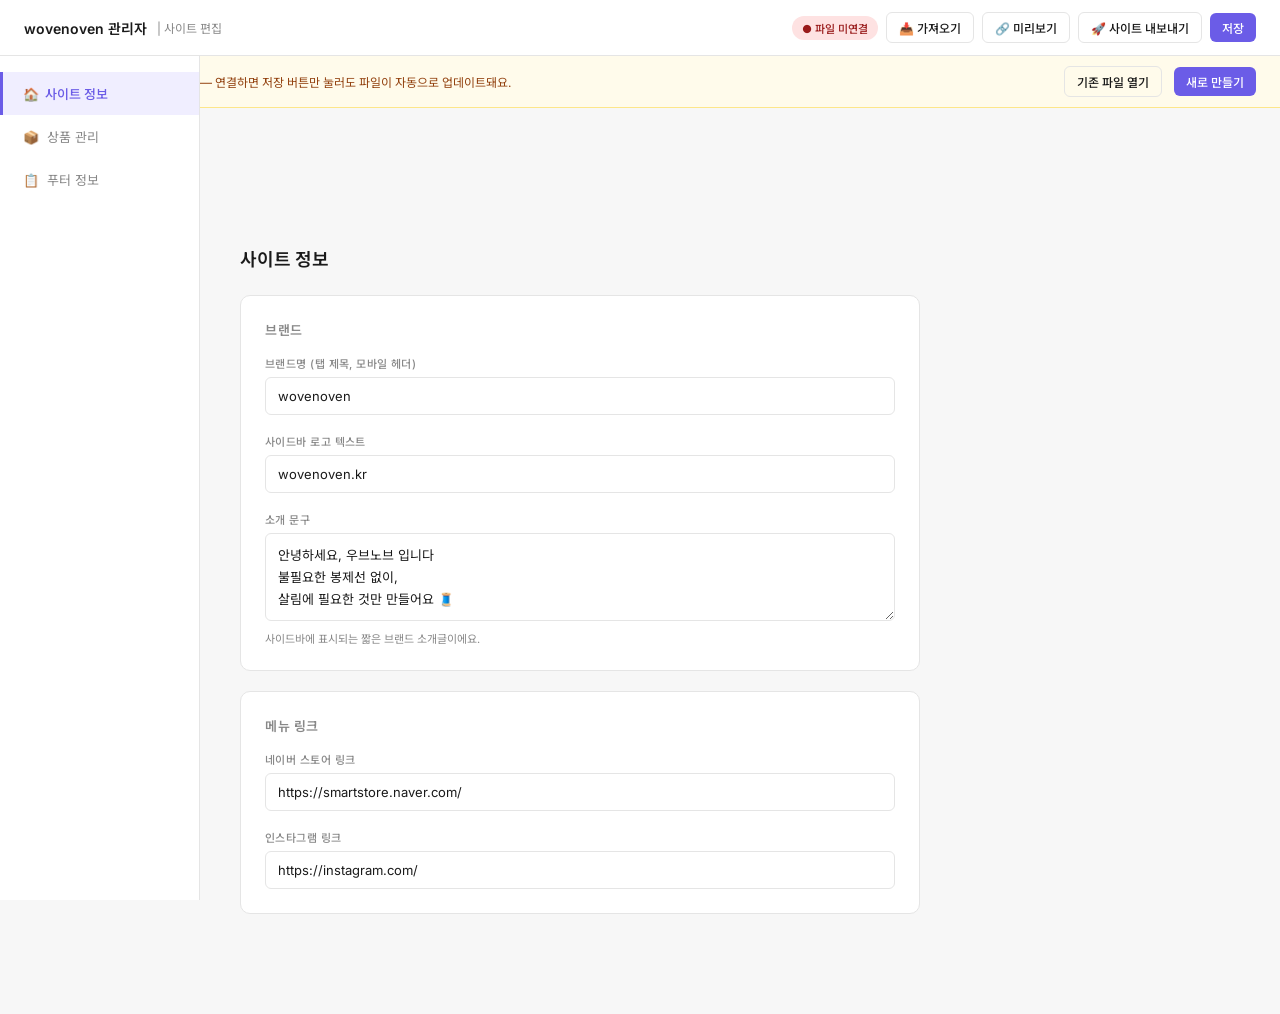
==== commit e0c8c05b: "1734" ====
--- a/admin.html
+++ b/admin.html
@@ -2,6 +2,20 @@
 <html lang="ko">
 <head>
   <meta charset="UTF-8" />
+  <script>
+    (function () {
+      const PW = 'wovenoven1!';
+      if (sessionStorage.getItem('admin_auth') !== PW) {
+        var input = prompt('비밀번호를 입력하세요:');
+        if (input !== PW) {
+          document.write('<h2 style="font-family:sans-serif;padding:40px">접근이 거부되었습니다.</h2>');
+          document.close();
+          throw new Error('unauthorized');
+        }
+        sessionStorage.setItem('admin_auth', PW);
+      }
+    })();
+  </script>
   <meta name="viewport" content="width=device-width, initial-scale=1.0" />
   <title>관리자 — wovenoven</title>
   <link href="https://fonts.googleapis.com/css2?family=Inter:wght@300;400;500;600&family=Noto+Sans+KR:wght@300;400;500&display=swap" rel="stylesheet" />
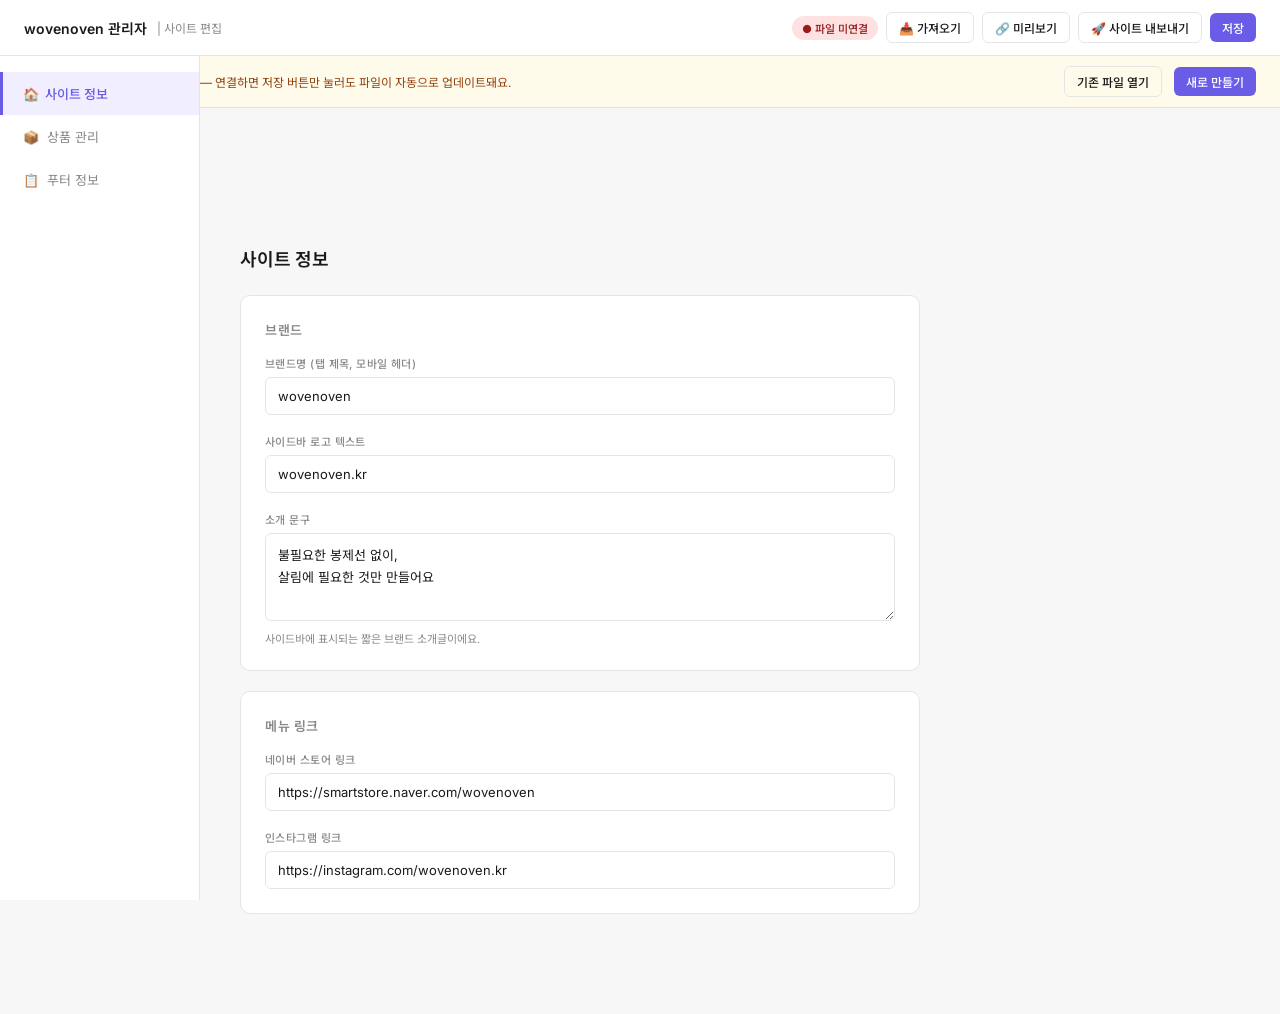
==== commit 010a0e4b: "Fix admin: auto-load data.json when localStorage is empty" ====
--- a/admin.html
+++ b/admin.html
@@ -643,7 +643,17 @@
 let editingId = null;
 let fileHandle = null; // 연결된 파일 핸들
 
-window.addEventListener('DOMContentLoaded', () => {
+window.addEventListener('DOMContentLoaded', async () => {
+  // localStorage 비어있으면 data.json 자동 로드
+  if (!localStorage.getItem(STORAGE_KEY)) {
+    try {
+      const res = await fetch('./data.json');
+      if (res.ok) {
+        appData = await res.json();
+        localStorage.setItem(STORAGE_KEY, JSON.stringify(appData));
+      }
+    } catch (e) {}
+  }
   fillForms();
   renderProductGrid();
 
@@ -692,7 +702,7 @@
       appData = JSON.parse(text);
       localStorage.setItem(STORAGE_KEY, JSON.stringify(appData));
       fillForms();
-      renderProductTable();
+      renderProductGrid();
     } catch { showToast('파일 형식이 맞지 않아요.'); return; }
     setFileConnected(handle.name);
     showToast('연결됐어요 ✓ 이제 저장 버튼만 누르면 돼요');
@@ -1090,7 +1100,7 @@
   }
   localStorage.setItem(STORAGE_KEY, JSON.stringify(appData));
   if (fileHandle) writeToFile();
-  renderProductTable();
+  renderProductGrid();
 }
 
 function parseTSV(text) {
@@ -1126,7 +1136,7 @@
 
   localStorage.setItem(STORAGE_KEY, JSON.stringify(appData));
   if (fileHandle) writeToFile();
-  renderProductTable();
+  renderProductGrid();
 }
 
 // ─── Ctrl+V 직접 붙여넣기 (표 위에서 바로 사용 가능) ───
@@ -1205,7 +1215,7 @@
       appData = imported;
       localStorage.setItem(STORAGE_KEY, JSON.stringify(appData));
       fillForms();
-      renderProductTable();
+      renderProductGrid();
       showToast('데이터를 가져왔어요 ✓');
     } catch {
       showToast('파일을 읽을 수 없어요. JSON 파일인지 확인해 주세요.');
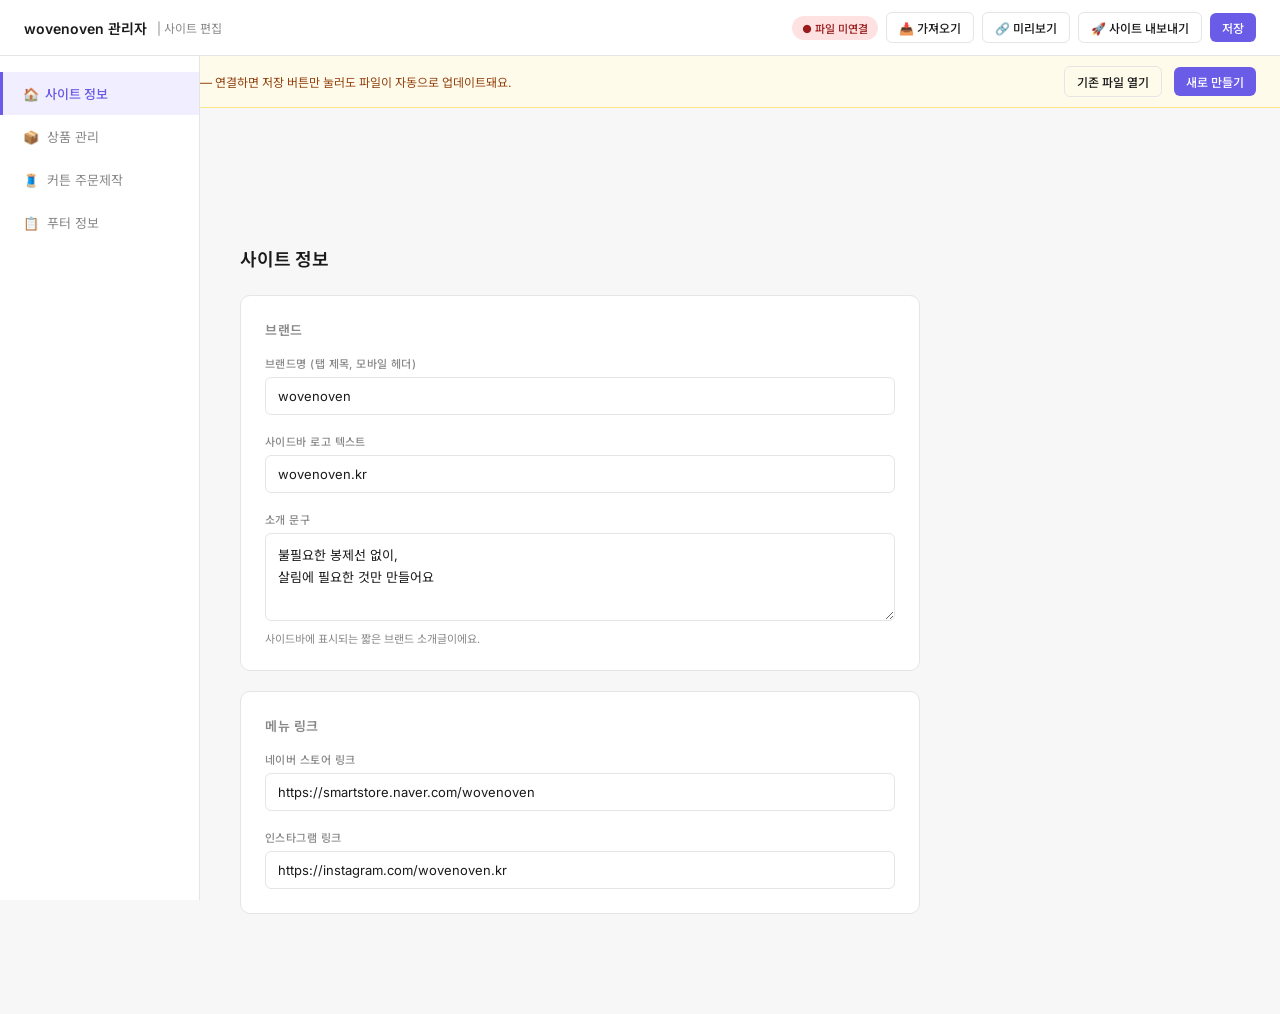
==== commit af21aabf: "Add curtain order admin tab; make options dynamic from data" ====
--- a/admin.html
+++ b/admin.html
@@ -401,6 +401,7 @@
   <aside class="admin-sidebar">
     <div class="nav-item active" data-tab="site" onclick="switchTab(this, 'site')">🏠&nbsp; 사이트 정보</div>
     <div class="nav-item" data-tab="products" onclick="switchTab(this, 'products')">📦&nbsp; 상품 관리</div>
+    <div class="nav-item" data-tab="curtain" onclick="switchTab(this, 'curtain')">🧵&nbsp; 커튼 주문제작</div>
     <div class="nav-item" data-tab="footer" onclick="switchTab(this, 'footer')">📋&nbsp; 푸터 정보</div>
   </aside>
 
@@ -482,6 +483,44 @@
         <button class="btn btn-ghost btn-sm" onclick="importFromExcel()">📋 엑셀 붙여넣기</button>
         <button class="btn btn-ghost btn-sm" onclick="deleteAllProducts()" style="color:#e55;border-color:#e55">🗑 전체 삭제</button>
         <button class="btn btn-primary btn-sm" onclick="saveProducts()" style="margin-left:auto">저장</button>
+      </div>
+    </section>
+
+    <!-- ── Tab: 커튼 주문제작 ── -->
+    <section class="section" id="tab-curtain">
+      <h1 class="section-title">커튼 주문제작</h1>
+
+      <div class="form-card">
+        <p class="form-card-title">카카오 채널</p>
+        <div class="form-group" style="margin-bottom:0">
+          <label class="form-label">카카오 채팅 URL</label>
+          <input type="url" class="form-input" id="coKakaoUrl" placeholder="https://pf.kakao.com/_xxxxx/chat" />
+          <p class="form-hint">전송 버튼 클릭 시 열리는 카카오 채팅 URL이에요.</p>
+        </div>
+      </div>
+
+      <div class="form-card">
+        <p class="form-card-title">상품 옵션</p>
+        <p class="form-hint" style="margin-bottom:20px">이미지 파일명은 images 폴더에 넣을 파일명과 동일하게 입력하세요.</p>
+
+        <div class="form-row">
+          <div class="form-group"><label class="form-label">옵션 1 이름</label><input type="text" class="form-input" id="coOpt0Type" placeholder="일반" /></div>
+          <div class="form-group"><label class="form-label">이미지 파일명</label><input type="text" class="form-input" id="coOpt0Image" placeholder="curtain-basic.jpg" /></div>
+        </div>
+        <hr style="border:none;border-top:1px solid var(--border);margin:4px 0 16px">
+        <div class="form-row">
+          <div class="form-group"><label class="form-label">옵션 2 이름</label><input type="text" class="form-input" id="coOpt1Type" placeholder="봉집형" /></div>
+          <div class="form-group"><label class="form-label">이미지 파일명</label><input type="text" class="form-input" id="coOpt1Image" placeholder="curtain-bongjip.jpg" /></div>
+        </div>
+        <hr style="border:none;border-top:1px solid var(--border);margin:4px 0 16px">
+        <div class="form-row">
+          <div class="form-group" style="margin-bottom:0"><label class="form-label">옵션 3 이름</label><input type="text" class="form-input" id="coOpt2Type" placeholder="단추형" /></div>
+          <div class="form-group" style="margin-bottom:0"><label class="form-label">이미지 파일명</label><input type="text" class="form-input" id="coOpt2Image" placeholder="curtain-button.jpg" /></div>
+        </div>
+      </div>
+
+      <div style="text-align:right">
+        <button class="btn btn-primary" onclick="saveCurtainOrder()">저장</button>
       </div>
     </section>
 
@@ -613,6 +652,14 @@
 const STORAGE_KEY = 'wovenoven_data';
 
 const DEFAULTS = {
+  curtainOrder: {
+    kakaoUrl: 'https://pf.kakao.com/_qTxejX/chat',
+    options: [
+      { type: '일반',  image: 'curtain-basic.jpg' },
+      { type: '봉집형', image: 'curtain-bongjip.jpg' },
+      { type: '단추형', image: 'curtain-button.jpg' },
+    ],
+  },
   settings: {
     brandName: 'wovenoven',
     logoText: 'wovenoven.kr',
@@ -773,6 +820,15 @@
   document.getElementById('fEmail').value   = f.email          || '';
   document.getElementById('fAddress').value = f.address        || '';
   document.getElementById('fBizNum').value  = f.businessNumber || '';
+
+  const co = appData.curtainOrder || DEFAULTS.curtainOrder;
+  document.getElementById('coKakaoUrl').value = co.kakaoUrl || '';
+  (co.options || []).forEach((opt, i) => {
+    const t = document.getElementById(`coOpt${i}Type`);
+    const img = document.getElementById(`coOpt${i}Image`);
+    if (t) t.value = opt.type || '';
+    if (img) img.value = opt.image || '';
+  });
 }
 
 // ═══════════════════════════════════════════════════
@@ -1017,6 +1073,19 @@
   document.querySelectorAll('#mobileColBtns .col-btn').forEach(b => b.classList.toggle('active', parseInt(b.dataset.val) === mc));
 }
 
+async function saveCurtainOrder() {
+  appData.curtainOrder = {
+    kakaoUrl: document.getElementById('coKakaoUrl').value.trim(),
+    options: [0, 1, 2].map(i => ({
+      type:  document.getElementById(`coOpt${i}Type`).value.trim(),
+      image: document.getElementById(`coOpt${i}Image`).value.trim(),
+    })),
+  };
+  localStorage.setItem(STORAGE_KEY, JSON.stringify(appData));
+  if (fileHandle) await writeToFile();
+  showToast('저장됐어요 ✓');
+}
+
 async function saveGridSettings() {
   localStorage.setItem(STORAGE_KEY, JSON.stringify(appData));
   if (fileHandle) await writeToFile();
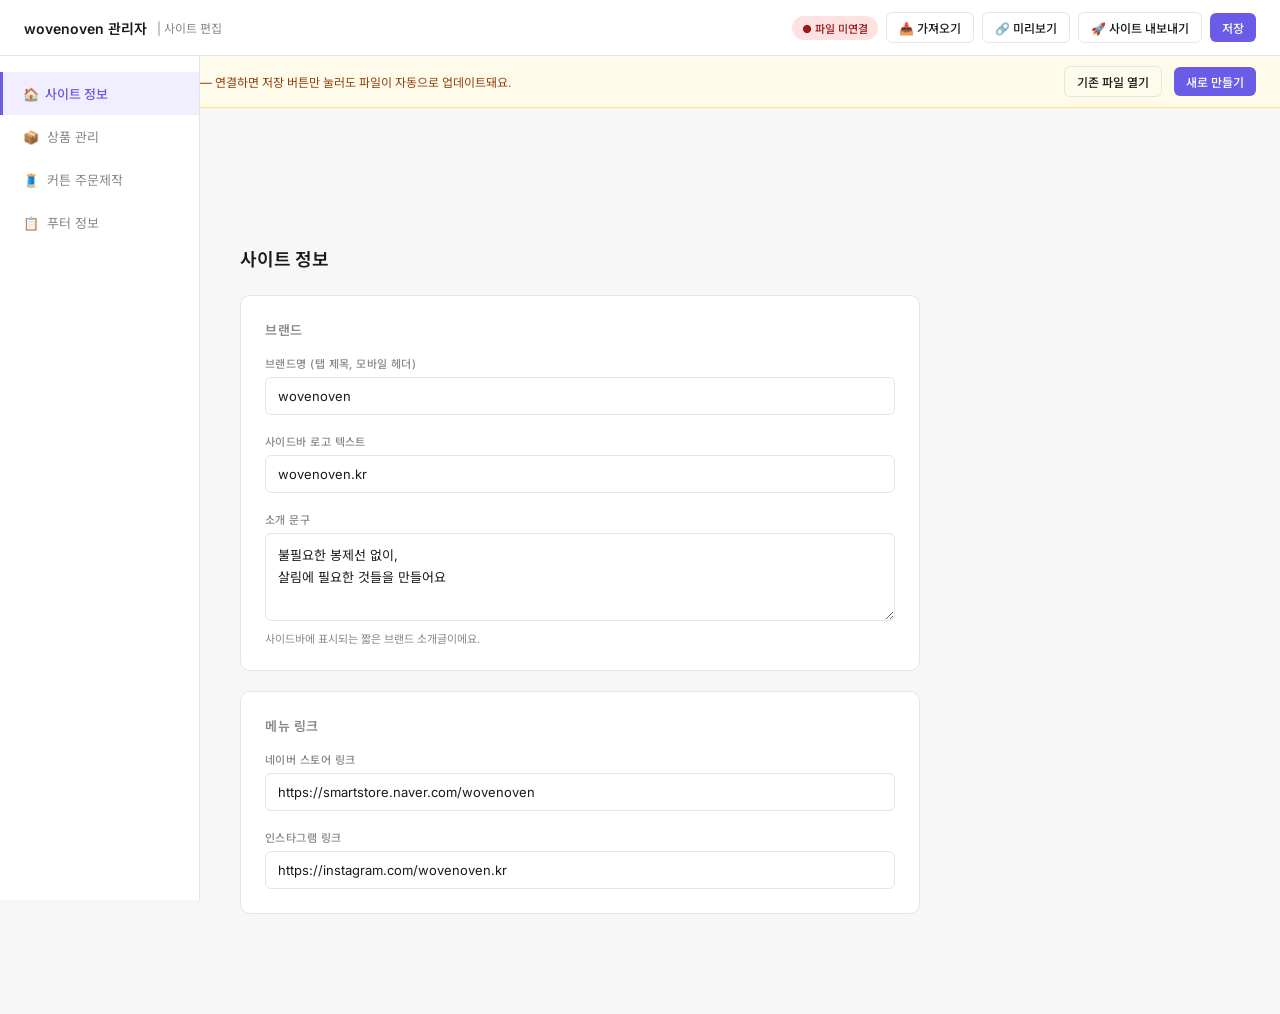
==== commit d05c5aca: "Remove auto-duplicate from admin panel" ====
--- a/admin.html
+++ b/admin.html
@@ -285,6 +285,11 @@
     .admin-card-info { padding: 8px 10px 10px; }
     .admin-card-name { font-size: 12px; font-weight: 400; line-height: 1.4; }
     .admin-card-sub  { font-size: 10px; color: var(--muted); margin-top: 1px; }
+    .admin-card-auto-badge {
+      position: absolute; bottom: 6px; left: 6px;
+      font-size: 9px; background: rgba(0,0,0,.55); color: #fff;
+      padding: 2px 7px; border-radius: 10px; pointer-events: none;
+    }
     .admin-card-badge {
       display: inline-block; font-size: 9px; background: var(--accent); color: #fff;
       padding: 1px 7px; border-radius: 10px; margin-top: 4px;
@@ -879,43 +884,46 @@
     return;
   }
 
-  appData.products.forEach(p => {
-    const card = document.createElement('div');
-    card.className = 'admin-card';
-    card.draggable = true;
-    card.dataset.id = p.id;
-
-    const imgWrap = document.createElement('div');
-    imgWrap.className = 'admin-card-img-wrap';
-
-    if (p.englishName) {
-      const img = document.createElement('img');
-      img.dataset.name = p.englishName;
-      img.dataset.extIdx = '0';
-      img.src = `images/${p.englishName}.jpg`;
-      img.onerror = function() { tryNextImgExt(this); };
-      imgWrap.appendChild(img);
-    } else {
-      imgWrap.innerHTML = '<div class="admin-card-img-empty">🖼️</div>';
-    }
-
-    imgWrap.innerHTML += `
-      <div class="admin-card-actions">
-        <button class="btn-edit-card" onclick="event.stopPropagation();openCardEdit(${p.id})">수정</button>
-        <button class="btn-del-card"  onclick="event.stopPropagation();deleteProductRow(${p.id})">삭제</button>
-      </div>
-      <div class="admin-card-drag-handle">⠿</div>`;
-    card.appendChild(imgWrap);
-
-    card.innerHTML += `
-      <div class="admin-card-info">
-        <p class="admin-card-name">${p.name || '<span style="color:var(--muted)">(상품명 없음)</span>'}</p>
-        <p class="admin-card-sub">${p.englishName || ''}</p>
-        ${p.customOrder ? '<span class="admin-card-badge">주문제작</span>' : ''}
-      </div>`;
-
-    grid.appendChild(card);
-  });
+  appData.products
+    .filter(p => !(p.englishName && p.englishName.endsWith('.')))
+    .forEach(p => {
+      const card = document.createElement('div');
+      card.className = 'admin-card';
+      card.draggable = true;
+      card.dataset.id = p.id;
+
+      const imgWrap = document.createElement('div');
+      imgWrap.className = 'admin-card-img-wrap';
+
+      if (p.englishName) {
+        const img = document.createElement('img');
+        img.dataset.name = p.englishName;
+        img.dataset.extIdx = '0';
+        img.src = `images/${p.englishName}.jpg`;
+        img.onerror = function() { tryNextImgExt(this); };
+        imgWrap.appendChild(img);
+      } else {
+        imgWrap.innerHTML = '<div class="admin-card-img-empty">🖼️</div>';
+      }
+
+      imgWrap.innerHTML += `
+        <div class="admin-card-actions">
+          <button class="btn-edit-card" onclick="event.stopPropagation();openCardEdit(${p.id})">수정</button>
+          <button class="btn-del-card"  onclick="event.stopPropagation();deleteProductRow(${p.id})">삭제</button>
+        </div>
+        <div class="admin-card-drag-handle">⠿</div>`;
+      card.appendChild(imgWrap);
+
+      card.innerHTML += `
+        <div class="admin-card-info">
+          <p class="admin-card-name">${p.name || '<span style="color:var(--muted)">(상품명 없음)</span>'}</p>
+          <p class="admin-card-sub">${p.englishName || ''}</p>
+          ${p.customOrder ? '<span class="admin-card-badge">주문제작</span>' : ''}
+        </div>`;
+
+      grid.appendChild(card);
+
+    });
 
   setupDragDrop();
   updateColBtns();
